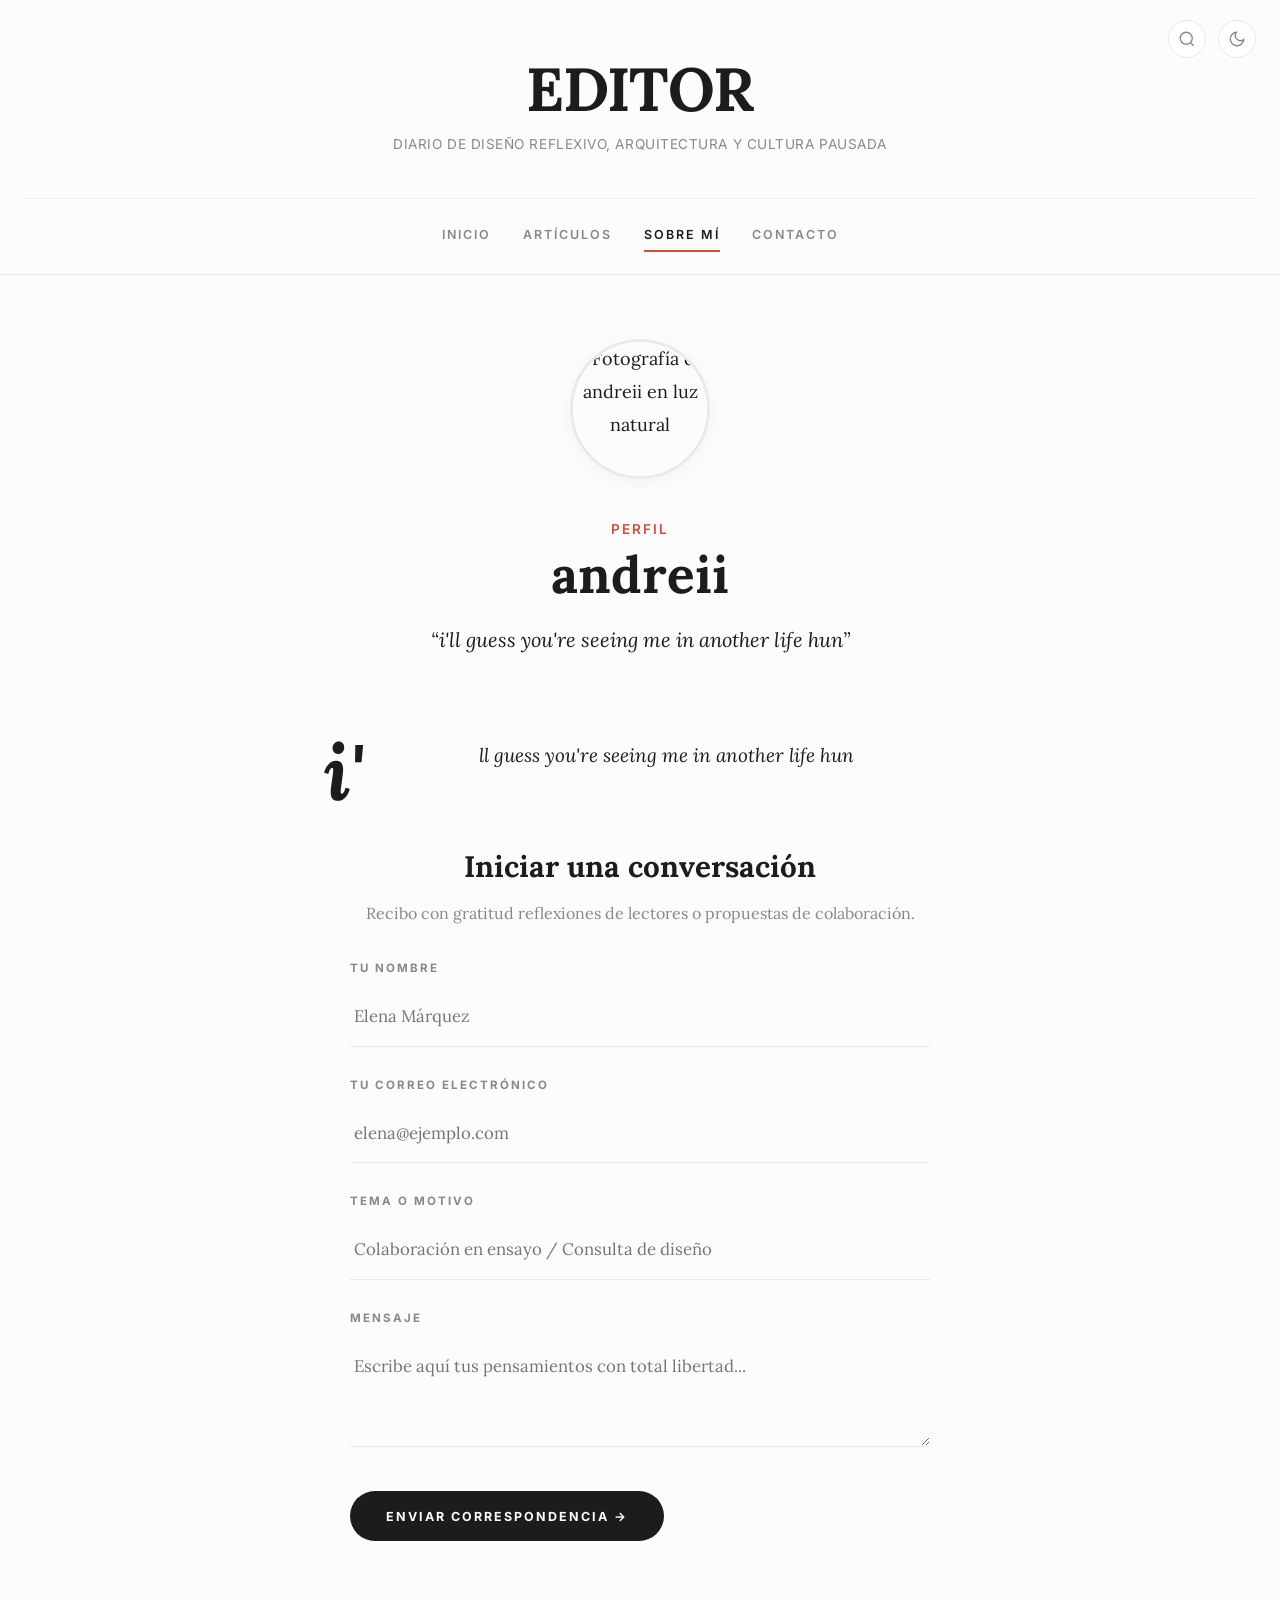
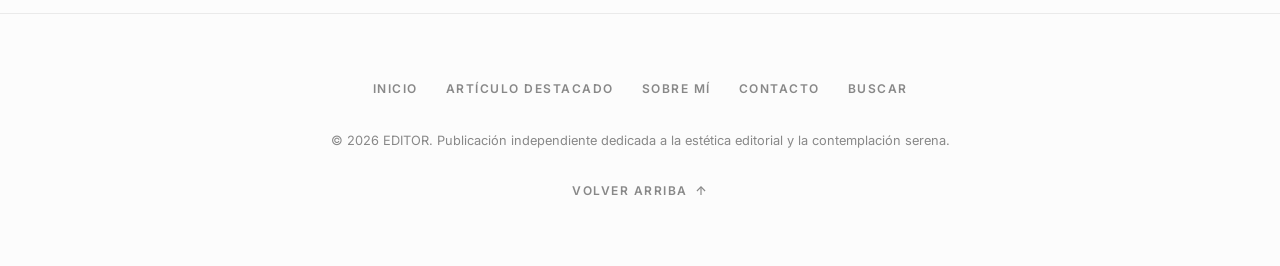
==== about.html @ 2a806657 "Implement editorial site for entregametusalas with author andreii" ====
<!DOCTYPE html>
<html lang="es">
<head>
  <meta charset="UTF-8">
  <meta name="viewport" content="width=device-width, initial-scale=1.0">
  <title>Sobre mí &mdash; andreii</title>
  <meta name="description" content="Perfil de andreii &mdash; i'll guess you're seeing me in another life hun">
  <link rel="stylesheet" href="style.css">
  <link rel="preconnect" href="https://fonts.googleapis.com">
  <link rel="preconnect" href="https://fonts.gstatic.com" crossorigin>
</head>
<body>

  <!-- Reading Progress Bar -->
  <div class="reading-progress-container" aria-hidden="true">
    <div class="reading-progress-bar"></div>
  </div>

  <div class="site-wrapper">
    <!-- Header -->
    <header class="site-header">
      <div class="header-top-bar">
        <!-- Live Search Trigger -->
        <button class="header-action-btn search-open-btn" aria-label="Abrir buscador (Cmd+K)" title="Buscar (Cmd+K)">
          <svg viewBox="0 0 24 24" fill="none" stroke="currentColor">
            <circle cx="11" cy="11" r="8"></circle>
            <line x1="21" y1="21" x2="16.65" y2="16.65"></line>
          </svg>
        </button>

        <!-- Dark Mode Toggle -->
        <button class="header-action-btn theme-toggle-btn" aria-label="Cambiar tema de color" title="Alternar modo claro / oscuro">
          <svg class="icon-moon" viewBox="0 0 24 24" fill="none" stroke="currentColor">
            <path d="M21 12.79A9 9 0 1 1 11.21 3 7 7 0 0 0 21 12.79z"></path>
          </svg>
          <svg class="icon-sun" style="display: none;" viewBox="0 0 24 24" fill="none" stroke="currentColor">
            <circle cx="12" cy="12" r="5"></circle>
            <line x1="12" y1="1" x2="12" y2="3"></line>
            <line x1="12" y1="21" x2="12" y2="23"></line>
            <line x1="4.22" y1="4.22" x2="5.64" y2="5.64"></line>
            <line x1="18.36" y1="18.36" x2="19.78" y2="19.78"></line>
            <line x1="1" y1="12" x2="3" y2="12"></line>
            <line x1="21" y1="12" x2="23" y2="12"></line>
            <line x1="4.22" y1="19.78" x2="5.64" y2="18.36"></line>
            <line x1="18.36" y1="5.64" x2="19.78" y2="4.22"></line>
          </svg>
        </button>
      </div>

      <div class="site-branding">
        <div class="site-title">
          <a href="index.html">EDITOR</a>
        </div>
        <p class="site-tagline">Diario de diseño reflexivo, arquitectura y cultura pausada</p>
      </div>

      <nav class="site-nav" aria-label="Navegación principal">
        <a href="index.html">Inicio</a>
        <a href="index.html#feed">Artículos</a>
        <a href="about.html" class="active">Sobre mí</a>
        <a href="about.html#contacto">Contacto</a>
      </nav>
    </header>

    <!-- Main About Content -->
    <main class="site-main">
      <div class="container-prose">
        
        <!-- About Hero Section -->
        <section class="about-hero">
          <div class="about-portrait-wrap">
            <img src="https://images.unsplash.com/photo-1534528741775-53994a69daeb?auto=format&fit=crop&w=400&q=80" 
                 alt="Fotografía de andreii en luz natural">
          </div>
          <span class="about-tagline">Perfil</span>
          <h1 class="about-title">andreii</h1>
          <p style="font-family: var(--font-serif); font-size: 1.25rem; font-style: italic; color: var(--text-primary); max-width: 540px; margin: 1rem auto 0 auto;">
            &ldquo;i'll guess you're seeing me in another life hun&rdquo;
          </p>
        </section>

        <!-- Prose Narrative -->
        <div class="prose">
          <p class="lead" style="text-align: center; font-style: italic; margin: 2rem auto 3rem auto;">
            i'll guess you're seeing me in another life hun
          </p>

          <!-- Minimalist Contact Section -->
          <section class="contact-section" id="contacto">
            <h3>Iniciar una conversación</h3>
            <p class="contact-intro">
              Recibo con gratitud reflexiones de lectores o propuestas de colaboración.
            </p>

            <form class="minimal-form" onsubmit="event.preventDefault(); alert('Gracias por tu mensaje. Responderé con calma en un plazo de dos a tres días laborables.'); this.reset();">
              <div class="form-group">
                <label for="contact-name" class="form-label">Tu nombre</label>
                <input type="text" id="contact-name" class="form-input" placeholder="Elena Márquez" required>
              </div>

              <div class="form-group">
                <label for="contact-email" class="form-label">Tu correo electrónico</label>
                <input type="email" id="contact-email" class="form-input" placeholder="elena@ejemplo.com" required>
              </div>

              <div class="form-group">
                <label for="contact-subject" class="form-label">Tema o motivo</label>
                <input type="text" id="contact-subject" class="form-input" placeholder="Colaboración en ensayo / Consulta de diseño">
              </div>

              <div class="form-group">
                <label for="contact-message" class="form-label">Mensaje</label>
                <textarea id="contact-message" class="form-textarea" placeholder="Escribe aquí tus pensamientos con total libertad..." required></textarea>
              </div>

              <button type="submit" class="form-submit-btn">Enviar correspondencia &rarr;</button>
            </form>
          </section>

        </div>
      </div>
    </main>

    <!-- Footer -->
    <footer class="site-footer">
      <div class="footer-inner">
        <nav class="footer-nav" aria-label="Navegación del pie">
          <a href="index.html">Inicio</a>
          <a href="post.html">Artículo destacado</a>
          <a href="about.html">Sobre mí</a>
          <a href="about.html#contacto">Contacto</a>
          <a href="#contacto" class="search-open-btn">Buscar</a>
        </nav>
        
        <p class="footer-copyright">
          &copy; 2026 EDITOR. Publicación independiente dedicada a la estética editorial y la contemplación serena.
        </p>

        <a href="#top" class="footer-back-to-top">
          Volver arriba
          <svg width="14" height="14" viewBox="0 0 24 24" fill="none" stroke="currentColor" stroke-width="2">
            <line x1="12" y1="19" x2="12" y2="5"></line>
            <polyline points="5 12 12 5 19 12"></polyline>
          </svg>
        </a>
      </div>
    </footer>
  </div>

  <!-- Search Modal Overlay -->
  <div class="search-modal" id="search-modal" role="dialog" aria-modal="true" aria-label="Búsqueda instantánea de artículos">
    <button class="search-modal-close search-close-btn" aria-label="Cerrar búsqueda">
      <svg viewBox="0 0 24 24" width="22" height="22" fill="none" stroke="currentColor" stroke-width="2">
        <line x1="18" y1="6" x2="6" y2="18"></line>
        <line x1="6" y1="6" x2="18" y2="18"></line>
      </svg>
    </button>

    <div class="search-box-wrap">
      <input type="search" class="search-input" placeholder="Escribe para buscar..." autocomplete="off" spellcheck="false">
      <div class="search-hint">
        <span>Presiona las flechas o haz clic para abrir</span>
        <div style="display: flex; gap: 0.4rem;">
          <kbd class="kbd-badge">ESC</kbd>
          <kbd class="kbd-badge">⌘K</kbd>
        </div>
      </div>
    </div>

    <div class="search-results-list" id="search-results"></div>
  </div>

  <script src="app.js"></script>
</body>
</html>
---- style.css ----
/* ==========================================================================
   EDITOR THEME — Minimalist Editorial & Magazine Stylesheet
   Inspired by Pixelwars "Editor"
   ========================================================================== */

/* --- Google Fonts Import --- */
@import url('https://fonts.googleapis.com/css2?family=Inter:wght@300;400;500;600;700&family=Lora:ital,wght@0,400;0,500;0,600;0,700;1,400;1,600&display=swap');

/* --- CSS Custom Properties / Color Schemes --- */
:root {
  /* Light Mode Palette */
  --bg-primary: #fcfcfc;
  --bg-surface: #ffffff;
  --bg-muted: #f4f4f4;
  --bg-overlay: rgba(252, 252, 252, 0.95);
  
  --text-primary: #1c1c1c;
  --text-secondary: #888888;
  --text-muted: #aaaaaa;
  
  --border-color: #eaeaea;
  --border-light: #f0f0f0;
  
  --accent: #d94e34; /* Soft Terracotta */
  --accent-hover: #b83d26;
  --accent-subtle: rgba(217, 78, 52, 0.08);

  --code-bg: #f5f5f7;
  --code-text: #24292e;

  /* Typography scale */
  --font-serif: 'Lora', Georgia, 'Times New Roman', serif;
  --font-sans: 'Inter', -apple-system, BlinkMacSystemFont, 'Segoe UI', Roboto, sans-serif;
  
  --container-max-feed: 760px;
  --container-max-prose: 680px;
  --container-bleed: 960px;
  --container-wide: 1120px;

  --transition-fast: 0.2s cubic-bezier(0.16, 1, 0.3, 1);
  --transition-smooth: 0.35s cubic-bezier(0.16, 1, 0.3, 1);
  --transition-theme: 0.3s ease;

  --radius-sm: 4px;
  --radius-md: 8px;
  --radius-full: 9999px;

  --shadow-subtle: 0 4px 20px rgba(0, 0, 0, 0.04);
  --shadow-hover: 0 12px 30px rgba(0, 0, 0, 0.08);
}

/* Dark Mode Palette */
[data-theme="dark"] {
  --bg-primary: #121212;
  --bg-surface: #181818;
  --bg-muted: #1e1e1e;
  --bg-overlay: rgba(18, 18, 18, 0.96);

  --text-primary: #e4e4e4;
  --text-secondary: #777777;
  --text-muted: #555555;

  --border-color: #2a2a2a;
  --border-light: #222222;

  --accent: #e2654d; /* Slightly warmer for dark background */
  --accent-hover: #f17861;
  --accent-subtle: rgba(226, 101, 77, 0.12);

  --code-bg: #1c1c1f;
  --code-text: #e1e4e8;

  --shadow-subtle: 0 4px 20px rgba(0, 0, 0, 0.3);
  --shadow-hover: 0 12px 30px rgba(0, 0, 0, 0.5);
}

/* --- Base & Reset --- */
*, *::before, *::after {
  box-sizing: border-box;
  margin: 0;
  padding: 0;
}

html {
  font-size: 16px;
  scroll-behavior: smooth;
  -webkit-text-size-adjust: 100%;
}

body {
  background-color: var(--bg-primary);
  color: var(--text-primary);
  font-family: var(--font-serif);
  font-size: 1.125rem; /* 18px */
  line-height: 1.85;
  font-weight: 400;
  overflow-x: hidden;
  transition: background-color var(--transition-theme), color var(--transition-theme);
  -webkit-font-smoothing: antialiased;
  -moz-osx-font-smoothing: grayscale;
}

/* Selection */
::selection {
  background-color: var(--accent);
  color: #ffffff;
}

img, picture, video, canvas, svg {
  display: block;
  max-width: 100%;
  height: auto;
}

input, button, textarea, select {
  font: inherit;
  color: inherit;
}

button {
  cursor: pointer;
  background: none;
  border: none;
}

a {
  color: inherit;
  text-decoration: none;
  transition: color var(--transition-fast);
}

ul, ol {
  list-style: none;
}

/* --- Layout Grid with Breakout Tracks --- */
.site-wrapper {
  min-height: 100vh;
  display: flex;
  flex-direction: column;
}

.content-grid {
  display: grid;
  grid-template-columns:
    [full-start] minmax(1.5rem, 1fr)
    [bleed-start] minmax(0, 100px)
    [feed-start] minmax(0, 40px)
    [prose-start] minmax(0, var(--container-max-prose)) [prose-end]
    minmax(0, 40px) [feed-end]
    minmax(0, 100px) [bleed-end]
    minmax(1.5rem, 1fr) [full-end];
  row-gap: 0;
}

.content-grid > * {
  grid-column: feed;
}

.content-grid > .prose-col {
  grid-column: prose;
}

.content-grid > .bleed-col {
  grid-column: bleed;
}

.content-grid > .full-col {
  grid-column: full;
}

/* Fallback Standard Container */
.container-feed {
  width: 100%;
  max-width: var(--container-max-feed);
  margin-left: auto;
  margin-right: auto;
  padding-left: 1.5rem;
  padding-right: 1.5rem;
}

.container-prose {
  width: 100%;
  max-width: var(--container-max-prose);
  margin-left: auto;
  margin-right: auto;
  padding-left: 1.5rem;
  padding-right: 1.5rem;
}

.container-wide {
  width: 100%;
  max-width: var(--container-wide);
  margin-left: auto;
  margin-right: auto;
  padding-left: 1.5rem;
  padding-right: 1.5rem;
}

/* --- Reading Progress Bar (Fixed Top) --- */
.reading-progress-container {
  position: fixed;
  top: 0;
  left: 0;
  width: 100%;
  height: 2.5px;
  background-color: transparent;
  z-index: 1000;
  pointer-events: none;
}

.reading-progress-bar {
  height: 100%;
  width: 0%;
  background-color: var(--accent);
  transition: width 0.08s ease-out;
}

/* --- Header Component --- */
.site-header {
  border-bottom: 1px solid var(--border-color);
  padding: 3.5rem 1.5rem 1.5rem;
  text-align: center;
  transition: border-color var(--transition-theme);
  position: relative;
}

.header-top-bar {
  max-width: var(--container-wide);
  margin: 0 auto;
  display: flex;
  align-items: center;
  justify-content: flex-end;
  gap: 0.75rem;
  position: absolute;
  top: 1.25rem;
  right: 1.5rem;
}

.header-action-btn {
  display: inline-flex;
  align-items: center;
  justify-content: center;
  width: 38px;
  height: 38px;
  border-radius: var(--radius-full);
  color: var(--text-secondary);
  border: 1px solid var(--border-color);
  background-color: var(--bg-surface);
  transition: all var(--transition-fast);
}

.header-action-btn:hover,
.header-action-btn:focus-visible {
  color: var(--text-primary);
  border-color: var(--text-primary);
  transform: translateY(-1px);
}

.header-action-btn svg {
  width: 18px;
  height: 18px;
  stroke-width: 1.8;
}

.site-branding {
  max-width: var(--container-max-feed);
  margin: 0 auto 2.5rem;
}

.site-title {
  font-family: var(--font-serif);
  font-size: clamp(2.5rem, 6vw, 3.8rem);
  font-weight: 700;
  letter-spacing: -0.02em;
  line-height: 1.1;
  color: var(--text-primary);
  margin-bottom: 0.6rem;
}

.site-title a {
  display: inline-block;
  color: inherit;
}

.site-title a:hover {
  color: var(--text-primary);
}

.site-tagline {
  font-family: var(--font-sans);
  font-size: 0.85rem;
  font-weight: 400;
  color: var(--text-secondary);
  letter-spacing: 0.04em;
  text-transform: uppercase;
  max-width: 520px;
  margin: 0 auto;
}

/* Navigation */
.site-nav {
  margin-top: 1.75rem;
  display: flex;
  justify-content: center;
  align-items: center;
  flex-wrap: wrap;
  gap: 2rem;
  border-top: 1px solid var(--border-light);
  padding-top: 1.25rem;
}

.site-nav a {
  font-family: var(--font-sans);
  font-size: 0.78rem;
  font-weight: 600;
  letter-spacing: 2px;
  text-transform: uppercase;
  color: var(--text-secondary);
  position: relative;
  padding: 0.25rem 0;
  transition: color var(--transition-fast);
}

.site-nav a:hover,
.site-nav a.active {
  color: var(--text-primary);
}

.site-nav a::after {
  content: '';
  position: absolute;
  bottom: -2px;
  left: 0;
  width: 0;
  height: 1.5px;
  background-color: var(--accent);
  transition: width var(--transition-smooth);
}

.site-nav a:hover::after,
.site-nav a.active::after {
  width: 100%;
}

/* --- Category Badge & Metadata --- */
.post-meta-category {
  display: inline-block;
  font-family: var(--font-sans);
  font-size: 0.72rem;
  font-weight: 700;
  letter-spacing: 2px;
  text-transform: uppercase;
  color: var(--accent);
  margin-bottom: 0.75rem;
  transition: color var(--transition-fast);
}

.post-meta-category:hover {
  color: var(--accent-hover);
}

.post-meta-bar {
  display: flex;
  align-items: center;
  gap: 0.85rem;
  font-family: var(--font-sans);
  font-size: 0.8rem;
  color: var(--text-secondary);
  letter-spacing: 0.02em;
  margin-bottom: 1.5rem;
  flex-wrap: wrap;
}

.post-meta-divider {
  display: inline-block;
  width: 3px;
  height: 3px;
  border-radius: 50%;
  background-color: var(--text-muted);
}

.post-read-time {
  display: inline-flex;
  align-items: center;
  gap: 0.35rem;
}

/* --- Post Article in Feed --- */
.posts-feed {
  padding: 4rem 0 6rem;
}

.post-entry {
  position: relative;
  margin-bottom: 5.5rem;
  padding-bottom: 5.5rem;
  border-bottom: 1px solid var(--border-color);
  opacity: 0;
  transform: translateY(22px);
  transition: opacity 0.7s cubic-bezier(0.16, 1, 0.3, 1), transform 0.7s cubic-bezier(0.16, 1, 0.3, 1), border-color var(--transition-theme);
}

.post-entry.revealed {
  opacity: 1;
  transform: translateY(0);
}

.post-entry:last-child {
  border-bottom: none;
  margin-bottom: 3rem;
  padding-bottom: 0;
}

/* Post Header */
.post-entry-header {
  margin-bottom: 1.5rem;
}

.post-entry-title {
  font-family: var(--font-serif);
  font-size: clamp(1.85rem, 4vw, 2.5rem);
  font-weight: 700;
  line-height: 1.25;
  letter-spacing: -0.015em;
  color: var(--text-primary);
  margin-bottom: 0.85rem;
  transition: color var(--transition-fast);
}

.post-entry-title a {
  color: inherit;
  transition: color var(--transition-fast);
}

.post-entry-title a:hover {
  color: var(--accent);
}

/* Extended Bleed Media Feature (Bleeds gracefully up to 960px) */
.post-media-bleed {
  width: 100%;
  margin-top: 2rem;
  margin-bottom: 2.25rem;
  border-radius: var(--radius-sm);
  overflow: hidden;
  background-color: var(--bg-muted);
}

/* Responsive Video Embeds (YouTube Playlists & Videos) */
.video-embed-wrap {
  position: relative;
  width: 100%;
  aspect-ratio: 16 / 9;
  margin: 2.5rem 0;
  border-radius: var(--radius-sm);
  overflow: hidden;
  background-color: #000000;
  box-shadow: var(--shadow-subtle);
}

.video-embed-wrap iframe {
  position: absolute;
  top: 0;
  left: 0;
  width: 100%;
  height: 100%;
  border: 0;
}

@media (min-width: 820px) {
  .video-embed-wrap.bleed {
    margin-left: -50px;
    margin-right: -50px;
    width: calc(100% + 100px);
  }
}

@media (min-width: 992px) {
  .video-embed-wrap.bleed {
    margin-left: -100px;
    margin-right: -100px;
    width: calc(100% + 200px);
    max-width: var(--container-bleed);
  }
}

@media (min-width: 820px) {
  .post-media-bleed {
    margin-left: -50px;
    margin-right: -50px;
    width: calc(100% + 100px);
  }
}

@media (min-width: 992px) {
  .post-media-bleed {
    margin-left: -100px;
    margin-right: -100px;
    width: calc(100% + 200px);
    max-width: var(--container-bleed);
  }
}

.post-media-bleed img {
  width: 100%;
  height: auto;
  aspect-ratio: 16 / 9;
  object-fit: cover;
  transition: transform 0.8s cubic-bezier(0.16, 1, 0.3, 1);
}

.post-media-bleed a {
  display: block;
  overflow: hidden;
}

.post-media-bleed a:hover img {
  transform: scale(1.025);
}

.media-caption {
  font-family: var(--font-sans);
  font-size: 0.78rem;
  color: var(--text-secondary);
  text-align: center;
  margin-top: 0.65rem;
  font-style: italic;
}

/* Post Excerpt */
.post-entry-excerpt {
  color: var(--text-primary);
  font-size: 1.125rem;
  line-height: 1.85;
  margin-bottom: 1.75rem;
  font-weight: 400;
}

.post-read-more {
  display: inline-flex;
  align-items: center;
  gap: 0.5rem;
  font-family: var(--font-sans);
  font-size: 0.8rem;
  font-weight: 600;
  letter-spacing: 1.5px;
  text-transform: uppercase;
  color: var(--text-primary);
  position: relative;
  padding-bottom: 3px;
}

.post-read-more::after {
  content: '';
  position: absolute;
  bottom: 0;
  left: 0;
  width: 100%;
  height: 1.5px;
  background-color: var(--text-primary);
  transition: background-color var(--transition-fast), width var(--transition-fast), transform var(--transition-fast);
}

.post-read-more:hover {
  color: var(--accent);
}

.post-read-more:hover::after {
  background-color: var(--accent);
  transform: translateX(3px);
}

.post-read-more .arrow {
  transition: transform var(--transition-fast);
  display: inline-block;
}

.post-read-more:hover .arrow {
  transform: translateX(4px);
}

/* --- Varied Post Formats --- */

/* 1. Format: Quote Post */
.post-format-quote {
  background-color: var(--bg-surface);
  border: 1px solid var(--border-color);
  padding: 3.5rem 3rem;
  border-radius: var(--radius-sm);
  position: relative;
  margin: 2.5rem 0;
  box-shadow: var(--shadow-subtle);
  overflow: hidden;
}

.quote-bg-icon {
  position: absolute;
  top: 1rem;
  right: 1.5rem;
  font-size: 8rem;
  line-height: 1;
  font-family: var(--font-serif);
  color: var(--border-color);
  opacity: 0.6;
  pointer-events: none;
  user-select: none;
}

.quote-content {
  position: relative;
  z-index: 1;
}

.quote-text {
  font-family: var(--font-serif);
  font-size: clamp(1.4rem, 3.2vw, 1.85rem);
  font-style: italic;
  line-height: 1.6;
  color: var(--text-primary);
  margin-bottom: 1.5rem;
}

.quote-author {
  font-family: var(--font-sans);
  font-size: 0.85rem;
  font-weight: 700;
  letter-spacing: 2px;
  text-transform: uppercase;
  color: var(--accent);
  display: flex;
  align-items: center;
  gap: 0.75rem;
}

.quote-author::before {
  content: '';
  display: inline-block;
  width: 28px;
  height: 2px;
  background-color: var(--accent);
}

.quote-context {
  font-family: var(--font-sans);
  font-size: 0.78rem;
  font-weight: 400;
  color: var(--text-secondary);
  text-transform: none;
  letter-spacing: normal;
}

/* 2. Format: Gallery / Photo-Essay Post */
.gallery-grid {
  display: grid;
  grid-template-columns: repeat(2, 1fr);
  gap: 1rem;
  margin: 2rem 0;
}

.gallery-grid.trio {
  grid-template-columns: 1.4fr 1fr;
}

.gallery-item {
  position: relative;
  overflow: hidden;
  border-radius: var(--radius-sm);
  background-color: var(--bg-muted);
}

.gallery-item img {
  width: 100%;
  height: 100%;
  aspect-ratio: 4 / 3;
  object-fit: cover;
  transition: transform 0.6s cubic-bezier(0.16, 1, 0.3, 1);
}

.gallery-item:hover img {
  transform: scale(1.04);
}

.gallery-stacked {
  display: flex;
  flex-direction: column;
  gap: 1rem;
}

.gallery-stacked .gallery-item img {
  aspect-ratio: 16 / 10;
}

/* 3. Format: Audio Post Player */
.audio-player-card {
  background-color: var(--bg-surface);
  border: 1px solid var(--border-color);
  padding: 2rem;
  border-radius: var(--radius-sm);
  margin: 2rem 0 2.25rem;
  display: flex;
  flex-direction: column;
  gap: 1.25rem;
  box-shadow: var(--shadow-subtle);
}

.audio-player-header {
  display: flex;
  align-items: center;
  justify-content: space-between;
}

.audio-track-badge {
  font-family: var(--font-sans);
  font-size: 0.72rem;
  font-weight: 700;
  text-transform: uppercase;
  letter-spacing: 2px;
  color: var(--accent);
  background-color: var(--accent-subtle);
  padding: 0.25rem 0.65rem;
  border-radius: var(--radius-sm);
}

.audio-track-info h4 {
  font-family: var(--font-serif);
  font-size: 1.15rem;
  font-weight: 600;
  margin-top: 0.35rem;
}

.audio-controls-row {
  display: flex;
  align-items: center;
  gap: 1.25rem;
}

.audio-play-btn {
  width: 48px;
  height: 48px;
  border-radius: 50%;
  background-color: var(--text-primary);
  color: var(--bg-primary);
  display: flex;
  align-items: center;
  justify-content: center;
  flex-shrink: 0;
  transition: transform var(--transition-fast), background-color var(--transition-fast);
}

.audio-play-btn:hover {
  background-color: var(--accent);
  transform: scale(1.05);
}

.audio-play-btn svg {
  width: 20px;
  height: 20px;
  fill: currentColor;
}

.audio-timeline-wrap {
  flex: 1;
  display: flex;
  flex-direction: column;
  gap: 0.4rem;
}

.audio-progress-bar-bg {
  width: 100%;
  height: 6px;
  background-color: var(--border-color);
  border-radius: var(--radius-full);
  cursor: pointer;
  position: relative;
  overflow: hidden;
}

.audio-progress-bar-fill {
  height: 100%;
  width: 28%;
  background-color: var(--accent);
  border-radius: var(--radius-full);
  transition: width 0.1s linear;
}

.audio-time-row {
  display: flex;
  justify-content: space-between;
  font-family: var(--font-sans);
  font-size: 0.72rem;
  color: var(--text-secondary);
  font-variant-numeric: tabular-nums;
}

/* --- Pagination Minimalist --- */
.pagination-wrap {
  text-align: center;
  padding: 3rem 0;
}

.pagination-btn {
  display: inline-flex;
  align-items: center;
  gap: 0.75rem;
  font-family: var(--font-sans);
  font-size: 0.8rem;
  font-weight: 700;
  letter-spacing: 2px;
  text-transform: uppercase;
  color: var(--text-primary);
  padding: 0.85rem 2.25rem;
  border: 1px solid var(--border-color);
  border-radius: var(--radius-full);
  background-color: var(--bg-surface);
  transition: all var(--transition-fast);
}

.pagination-btn:hover {
  border-color: var(--text-primary);
  transform: translateY(-2px);
  box-shadow: var(--shadow-subtle);
}

/* --- Single Post Specifics (`post.html`) --- */
.single-post-header {
  text-align: center;
  padding: 3.5rem 0 2rem;
  max-width: var(--container-max-feed);
  margin: 0 auto;
}

.single-post-title {
  font-family: var(--font-serif);
  font-size: clamp(2.2rem, 5vw, 3.4rem);
  font-weight: 700;
  line-height: 1.2;
  letter-spacing: -0.02em;
  margin-bottom: 1.25rem;
  color: var(--text-primary);
}

.single-post-subtitle {
  font-family: var(--font-serif);
  font-size: 1.25rem;
  font-style: italic;
  color: var(--text-secondary);
  margin-bottom: 1.75rem;
  line-height: 1.6;
}

.single-post-meta {
  display: flex;
  align-items: center;
  justify-content: center;
  gap: 1.25rem;
  font-family: var(--font-sans);
  font-size: 0.82rem;
  color: var(--text-secondary);
  flex-wrap: wrap;
}

.author-chip {
  display: inline-flex;
  align-items: center;
  gap: 0.6rem;
  font-weight: 600;
  color: var(--text-primary);
}

.author-chip-avatar {
  width: 32px;
  height: 32px;
  border-radius: 50%;
  object-fit: cover;
}

/* Drop Cap */
.prose p.lead::first-letter,
.prose .drop-cap::first-letter,
.prose > p:first-of-type::first-letter {
  font-family: var(--font-serif);
  float: left;
  font-size: 4.8rem;
  line-height: 0.8;
  padding-top: 4px;
  padding-right: 12px;
  padding-bottom: 4px;
  color: var(--text-primary);
  font-weight: 700;
}

/* Prose Editorial Styling */
.prose {
  font-family: var(--font-serif);
  font-size: 1.185rem; /* ~19px */
  line-height: 1.85;
  color: var(--text-primary);
}

.prose p {
  margin-bottom: 1.85rem;
}

.prose h2 {
  font-family: var(--font-serif);
  font-size: 2rem;
  font-weight: 700;
  line-height: 1.3;
  margin-top: 3.5rem;
  margin-bottom: 1.25rem;
  letter-spacing: -0.015em;
  color: var(--text-primary);
}

.prose h3 {
  font-family: var(--font-serif);
  font-size: 1.45rem;
  font-weight: 600;
  line-height: 1.4;
  margin-top: 2.75rem;
  margin-bottom: 1rem;
  color: var(--text-primary);
}

.prose a {
  color: var(--accent);
  text-decoration: underline;
  text-decoration-thickness: 1px;
  text-underline-offset: 3px;
  transition: color var(--transition-fast);
}

.prose a:hover {
  color: var(--accent-hover);
}

.prose ul, .prose ol {
  margin: 1.75rem 0 2rem 1.5rem;
}

.prose ul {
  list-style-type: disc;
}

.prose ol {
  list-style-type: decimal;
}

.prose li {
  margin-bottom: 0.6rem;
  padding-left: 0.35rem;
}

/* Blockquote in Article */
.prose blockquote {
  position: relative;
  margin: 3rem 0;
  padding: 1.5rem 0 1.5rem 2.25rem;
  border-left: 3px solid var(--accent);
  font-family: var(--font-serif);
  font-style: italic;
  font-size: 1.35rem;
  line-height: 1.65;
  color: var(--text-primary);
  background-color: transparent;
}

.prose blockquote cite {
  display: block;
  font-family: var(--font-sans);
  font-size: 0.8rem;
  font-weight: 600;
  letter-spacing: 1.5px;
  text-transform: uppercase;
  color: var(--text-secondary);
  font-style: normal;
  margin-top: 1rem;
}

/* Code Snippet Box */
.code-block-wrap {
  position: relative;
  background-color: var(--code-bg);
  border: 1px solid var(--border-color);
  border-radius: var(--radius-sm);
  margin: 2.5rem 0;
  overflow: hidden;
}

.code-block-header {
  display: flex;
  justify-content: space-between;
  align-items: center;
  padding: 0.6rem 1.25rem;
  background-color: var(--border-light);
  border-bottom: 1px solid var(--border-color);
  font-family: var(--font-sans);
  font-size: 0.72rem;
  font-weight: 600;
  letter-spacing: 1px;
  text-transform: uppercase;
  color: var(--text-secondary);
}

.code-copy-btn {
  display: inline-flex;
  align-items: center;
  gap: 0.35rem;
  font-family: var(--font-sans);
  font-size: 0.72rem;
  color: var(--text-secondary);
  transition: color var(--transition-fast);
}

.code-copy-btn:hover {
  color: var(--text-primary);
}

.prose pre {
  margin: 0;
  padding: 1.5rem;
  overflow-x: auto;
  font-family: 'JetBrains Mono', SFMono-Regular, Menlo, Monaco, Consolas, monospace;
  font-size: 0.9rem;
  line-height: 1.6;
  color: var(--code-text);
}

.prose code {
  font-family: 'JetBrains Mono', SFMono-Regular, Menlo, Monaco, Consolas, monospace;
  font-size: 0.88em;
  background-color: var(--code-bg);
  padding: 0.15rem 0.4rem;
  border-radius: var(--radius-sm);
  color: var(--accent);
}

.prose pre code {
  background: none;
  padding: 0;
  color: inherit;
}

/* Footnotes Section */
.footnotes-section {
  border-top: 1px solid var(--border-color);
  margin-top: 4rem;
  padding-top: 2rem;
  font-size: 0.9rem;
  color: var(--text-secondary);
  font-family: var(--font-sans);
}

.footnotes-title {
  font-size: 0.8rem;
  font-weight: 700;
  letter-spacing: 2px;
  text-transform: uppercase;
  color: var(--text-primary);
  margin-bottom: 1rem;
}

.footnotes-list {
  padding-left: 1.25rem;
  list-style: decimal;
}

.footnotes-list li {
  margin-bottom: 0.5rem;
  line-height: 1.6;
}

/* Author Bio Section */
.author-bio-card {
  margin: 4.5rem 0 3rem;
  padding: 2.75rem 2.25rem;
  border-top: 1px solid var(--border-color);
  border-bottom: 1px solid var(--border-color);
  display: flex;
  align-items: center;
  gap: 2rem;
}

.author-bio-avatar {
  width: 86px;
  height: 86px;
  border-radius: 50%;
  object-fit: cover;
  flex-shrink: 0;
  border: 2px solid var(--border-color);
}

.author-bio-info h3 {
  font-family: var(--font-serif);
  font-size: 1.35rem;
  font-weight: 700;
  margin-bottom: 0.35rem;
}

.author-bio-role {
  font-family: var(--font-sans);
  font-size: 0.75rem;
  font-weight: 600;
  letter-spacing: 2px;
  text-transform: uppercase;
  color: var(--accent);
  margin-bottom: 0.75rem;
  display: block;
}

.author-bio-text {
  font-family: var(--font-serif);
  font-size: 0.98rem;
  line-height: 1.65;
  color: var(--text-secondary);
  margin-bottom: 1rem;
}

.author-social-links {
  display: flex;
  gap: 0.85rem;
}

.author-social-links a {
  font-family: var(--font-sans);
  font-size: 0.75rem;
  font-weight: 600;
  color: var(--text-primary);
  text-transform: uppercase;
  letter-spacing: 1px;
}

.author-social-links a:hover {
  color: var(--accent);
}

/* Post Navigation (Prev / Next) */
.post-pagination-nav {
  display: grid;
  grid-template-columns: 1fr 1fr;
  gap: 2rem;
  margin: 3.5rem 0 5rem;
  padding-bottom: 3.5rem;
  border-bottom: 1px solid var(--border-color);
}

.post-nav-item {
  display: flex;
  flex-direction: column;
  gap: 0.4rem;
  padding: 1.5rem;
  border: 1px solid var(--border-color);
  border-radius: var(--radius-sm);
  background-color: var(--bg-surface);
  transition: all var(--transition-fast);
}

.post-nav-item:hover {
  border-color: var(--text-primary);
  transform: translateY(-2px);
}

.post-nav-item.next {
  text-align: right;
  grid-column: 2;
}

.post-nav-direction {
  font-family: var(--font-sans);
  font-size: 0.72rem;
  font-weight: 700;
  letter-spacing: 2px;
  text-transform: uppercase;
  color: var(--accent);
}

.post-nav-title {
  font-family: var(--font-serif);
  font-size: 1.05rem;
  font-weight: 600;
  color: var(--text-primary);
  line-height: 1.4;
}

/* Share Bar */
.share-bar {
  display: flex;
  align-items: center;
  gap: 1rem;
  padding: 1.5rem 0;
  border-top: 1px solid var(--border-color);
  margin-top: 3rem;
}

.share-bar-title {
  font-family: var(--font-sans);
  font-size: 0.75rem;
  font-weight: 700;
  letter-spacing: 2px;
  text-transform: uppercase;
  color: var(--text-secondary);
}

.share-btn {
  display: inline-flex;
  align-items: center;
  gap: 0.4rem;
  font-family: var(--font-sans);
  font-size: 0.75rem;
  font-weight: 600;
  padding: 0.45rem 0.9rem;
  border: 1px solid var(--border-color);
  border-radius: var(--radius-full);
  color: var(--text-secondary);
  transition: all var(--transition-fast);
}

.share-btn:hover {
  color: var(--text-primary);
  border-color: var(--text-primary);
}

/* --- About Page (`about.html`) --- */
.about-hero {
  padding: 4rem 0 3rem;
  text-align: center;
}

.about-portrait-wrap {
  width: 140px;
  height: 140px;
  margin: 0 auto 2rem;
  border-radius: 50%;
  overflow: hidden;
  box-shadow: var(--shadow-subtle);
  border: 3px solid var(--border-color);
}

.about-portrait-wrap img {
  width: 100%;
  height: 100%;
  object-fit: cover;
}

.about-title {
  font-family: var(--font-serif);
  font-size: clamp(2.4rem, 5vw, 3.2rem);
  font-weight: 700;
  line-height: 1.2;
  margin-bottom: 0.75rem;
}

.about-tagline {
  font-family: var(--font-sans);
  font-size: 0.85rem;
  letter-spacing: 2px;
  text-transform: uppercase;
  color: var(--accent);
  font-weight: 600;
}

.principles-grid {
  display: grid;
  grid-template-columns: repeat(auto-fit, minmax(200px, 1fr));
  gap: 2rem;
  margin: 3.5rem 0;
  padding: 2.5rem 0;
  border-top: 1px solid var(--border-color);
  border-bottom: 1px solid var(--border-color);
}

.principle-item h4 {
  font-family: var(--font-serif);
  font-size: 1.25rem;
  font-weight: 600;
  margin-bottom: 0.5rem;
}

.principle-item p {
  font-family: var(--font-sans);
  font-size: 0.9rem;
  color: var(--text-secondary);
  line-height: 1.6;
}

/* Minimalist Contact Form */
.contact-section {
  margin: 4.5rem 0;
}

.contact-section h3 {
  font-family: var(--font-serif);
  font-size: 1.85rem;
  font-weight: 700;
  margin-bottom: 0.75rem;
  text-align: center;
}

.contact-intro {
  text-align: center;
  color: var(--text-secondary);
  margin-bottom: 2.5rem;
  font-size: 1rem;
}

.minimal-form {
  display: flex;
  flex-direction: column;
  gap: 1.75rem;
  max-width: 580px;
  margin: 0 auto;
}

.form-group {
  display: flex;
  flex-direction: column;
  gap: 0.5rem;
}

.form-label {
  font-family: var(--font-sans);
  font-size: 0.72rem;
  font-weight: 700;
  letter-spacing: 2px;
  text-transform: uppercase;
  color: var(--text-secondary);
}

.form-input,
.form-textarea {
  width: 100%;
  padding: 0.85rem 0.25rem;
  background-color: transparent;
  border: none;
  border-bottom: 1.5px solid var(--border-color);
  color: var(--text-primary);
  font-family: var(--font-serif);
  font-size: 1.05rem;
  transition: border-color var(--transition-fast);
  outline: none;
}

.form-input:focus,
.form-textarea:focus {
  border-bottom-color: var(--accent);
}

.form-textarea {
  resize: vertical;
  min-height: 110px;
}

.form-submit-btn {
  align-self: flex-start;
  margin-top: 1rem;
  padding: 0.85rem 2.25rem;
  font-family: var(--font-sans);
  font-size: 0.78rem;
  font-weight: 700;
  letter-spacing: 2px;
  text-transform: uppercase;
  color: var(--bg-primary);
  background-color: var(--text-primary);
  border-radius: var(--radius-full);
  transition: all var(--transition-fast);
}

.form-submit-btn:hover {
  background-color: var(--accent);
  transform: translateY(-2px);
}

/* --- Live Search Overlay Modal --- */
.search-modal {
  position: fixed;
  inset: 0;
  z-index: 2000;
  background-color: var(--bg-overlay);
  backdrop-filter: blur(12px);
  -webkit-backdrop-filter: blur(12px);
  display: flex;
  flex-direction: column;
  align-items: center;
  padding: 5rem 1.5rem 3rem;
  opacity: 0;
  pointer-events: none;
  transition: opacity 0.25s ease;
}

.search-modal.active {
  opacity: 1;
  pointer-events: auto;
}

.search-modal-close {
  position: absolute;
  top: 1.75rem;
  right: 2rem;
  width: 44px;
  height: 44px;
  border-radius: 50%;
  color: var(--text-secondary);
  border: 1px solid var(--border-color);
  display: flex;
  align-items: center;
  justify-content: center;
  transition: all var(--transition-fast);
}

.search-modal-close:hover {
  color: var(--text-primary);
  border-color: var(--text-primary);
  transform: rotate(90deg);
}

.search-box-wrap {
  width: 100%;
  max-width: 680px;
  position: relative;
  margin-bottom: 2.5rem;
}

.search-input {
  width: 100%;
  padding: 1rem 0;
  background: transparent;
  border: none;
  border-bottom: 2px solid var(--text-primary);
  font-family: var(--font-serif);
  font-size: clamp(1.8rem, 4vw, 2.8rem);
  font-weight: 600;
  color: var(--text-primary);
  outline: none;
}

.search-input::placeholder {
  color: var(--text-muted);
  font-style: italic;
  font-weight: 400;
}

.search-hint {
  display: flex;
  align-items: center;
  justify-content: space-between;
  margin-top: 0.75rem;
  font-family: var(--font-sans);
  font-size: 0.75rem;
  color: var(--text-secondary);
}

.kbd-badge {
  display: inline-block;
  padding: 0.2rem 0.5rem;
  font-family: var(--font-sans);
  font-size: 0.7rem;
  font-weight: 600;
  border: 1px solid var(--border-color);
  border-radius: var(--radius-sm);
  background-color: var(--bg-surface);
  color: var(--text-secondary);
}

/* Search Live Results */
.search-results-list {
  width: 100%;
  max-width: 680px;
  overflow-y: auto;
  max-height: 60vh;
  display: flex;
  flex-direction: column;
  gap: 1.5rem;
  padding-right: 0.5rem;
}

.search-result-card {
  padding: 1.25rem 0;
  border-bottom: 1px solid var(--border-color);
  text-align: left;
  transition: transform var(--transition-fast);
}

.search-result-card:hover {
  transform: translateX(4px);
}

.search-result-cat {
  font-family: var(--font-sans);
  font-size: 0.68rem;
  font-weight: 700;
  letter-spacing: 2px;
  text-transform: uppercase;
  color: var(--accent);
  margin-bottom: 0.35rem;
}

.search-result-title {
  font-family: var(--font-serif);
  font-size: 1.35rem;
  font-weight: 600;
  line-height: 1.3;
  margin-bottom: 0.35rem;
}

.search-result-title a {
  color: var(--text-primary);
}

.search-result-title a:hover {
  color: var(--accent);
}

.search-result-snippet {
  font-family: var(--font-sans);
  font-size: 0.85rem;
  color: var(--text-secondary);
  line-height: 1.5;
}

.search-empty-state {
  text-align: center;
  font-family: var(--font-sans);
  color: var(--text-secondary);
  padding: 3rem 0;
  font-size: 0.95rem;
}

/* --- Minimalist Newsletter / Subscription Block --- */
.newsletter-strip {
  border-top: 1px solid var(--border-color);
  border-bottom: 1px solid var(--border-color);
  padding: 4.5rem 1.5rem;
  text-align: center;
  margin-top: 5rem;
}

.newsletter-content {
  max-width: 520px;
  margin: 0 auto;
}

.newsletter-content h3 {
  font-family: var(--font-serif);
  font-size: 1.85rem;
  font-weight: 700;
  margin-bottom: 0.6rem;
}

.newsletter-content p {
  font-family: var(--font-sans);
  font-size: 0.92rem;
  color: var(--text-secondary);
  margin-bottom: 1.75rem;
}

.newsletter-form {
  display: flex;
  gap: 0.5rem;
  max-width: 440px;
  margin: 0 auto;
}

.newsletter-input {
  flex: 1;
  padding: 0.75rem 1.25rem;
  border: 1px solid var(--border-color);
  border-radius: var(--radius-full);
  background-color: var(--bg-surface);
  font-family: var(--font-sans);
  font-size: 0.85rem;
  color: var(--text-primary);
  outline: none;
  transition: border-color var(--transition-fast);
}

.newsletter-input:focus {
  border-color: var(--accent);
}

.newsletter-btn {
  padding: 0.75rem 1.75rem;
  background-color: var(--text-primary);
  color: var(--bg-primary);
  border-radius: var(--radius-full);
  font-family: var(--font-sans);
  font-size: 0.75rem;
  font-weight: 700;
  letter-spacing: 1.5px;
  text-transform: uppercase;
  transition: all var(--transition-fast);
}

.newsletter-btn:hover {
  background-color: var(--accent);
}

/* --- Site Footer --- */
.site-footer {
  padding: 4rem 1.5rem;
  text-align: center;
  border-top: 1px solid var(--border-color);
  margin-top: auto;
}

.footer-inner {
  max-width: var(--container-max-feed);
  margin: 0 auto;
  display: flex;
  flex-direction: column;
  align-items: center;
  gap: 1.75rem;
}

.footer-nav {
  display: flex;
  gap: 1.75rem;
  flex-wrap: wrap;
  justify-content: center;
}

.footer-nav a {
  font-family: var(--font-sans);
  font-size: 0.75rem;
  font-weight: 600;
  letter-spacing: 1.5px;
  text-transform: uppercase;
  color: var(--text-secondary);
}

.footer-nav a:hover {
  color: var(--text-primary);
}

.footer-copyright {
  font-family: var(--font-sans);
  font-size: 0.8rem;
  color: var(--text-secondary);
}

.footer-back-to-top {
  display: inline-flex;
  align-items: center;
  gap: 0.4rem;
  font-family: var(--font-sans);
  font-size: 0.75rem;
  font-weight: 600;
  letter-spacing: 1.5px;
  text-transform: uppercase;
  color: var(--text-secondary);
  transition: color var(--transition-fast);
}

.footer-back-to-top:hover {
  color: var(--accent);
}

/* --- Responsive Adjustments --- */
@media (max-width: 768px) {
  .site-header {
    padding-top: 4.5rem;
  }
  
  .header-top-bar {
    right: 1rem;
    top: 1rem;
  }

  .site-nav {
    gap: 1.25rem;
  }

  .site-nav a {
    font-size: 0.72rem;
    letter-spacing: 1.5px;
  }

  .posts-feed {
    padding: 2.5rem 0 4rem;
  }

  .post-entry {
    margin-bottom: 4rem;
    padding-bottom: 4rem;
  }

  .post-format-quote {
    padding: 2.5rem 1.5rem;
  }

  .author-bio-card {
    flex-direction: column;
    text-align: center;
    gap: 1.25rem;
  }

  .author-social-links {
    justify-content: center;
  }

  .post-pagination-nav {
    grid-template-columns: 1fr;
    gap: 1rem;
  }

  .post-nav-item.next {
    text-align: left;
    grid-column: 1;
  }

  .newsletter-form {
    flex-direction: column;
  }

  .gallery-grid,
  .gallery-grid.trio {
    grid-template-columns: 1fr;
  }
}
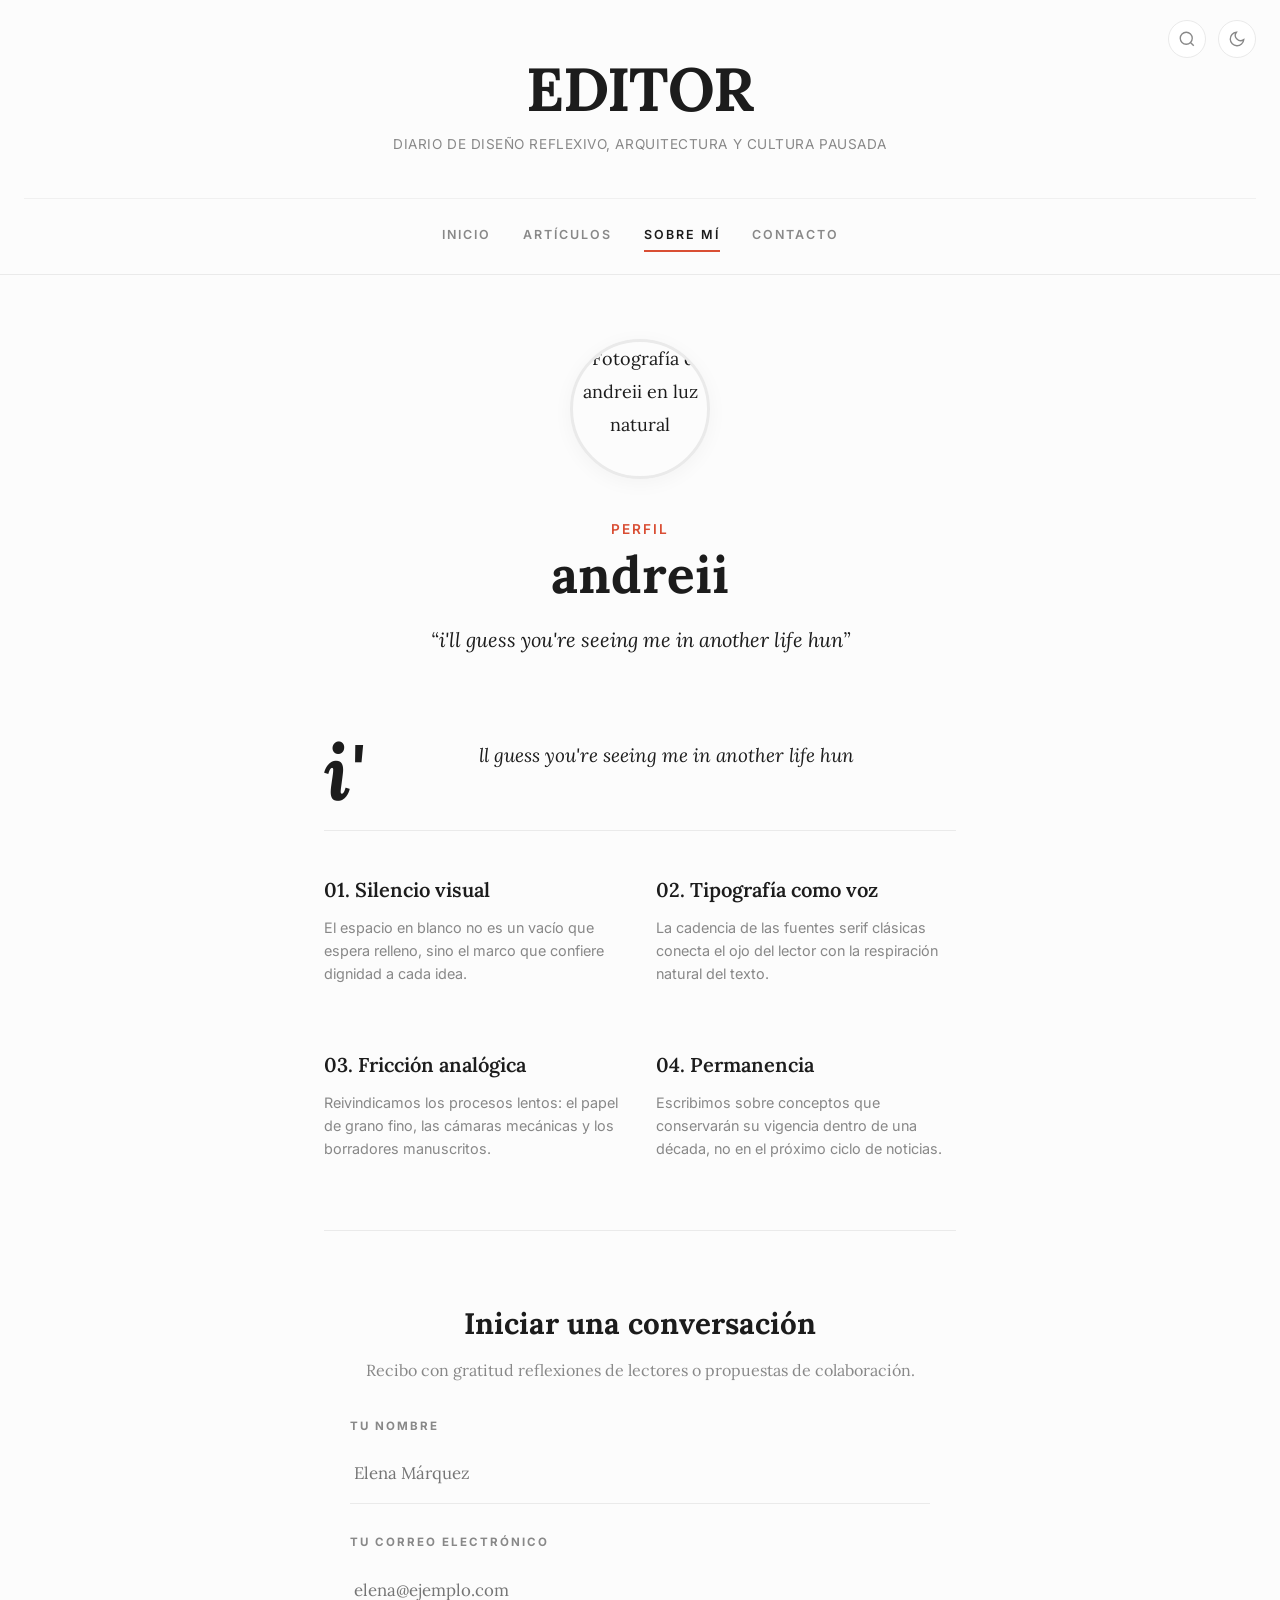
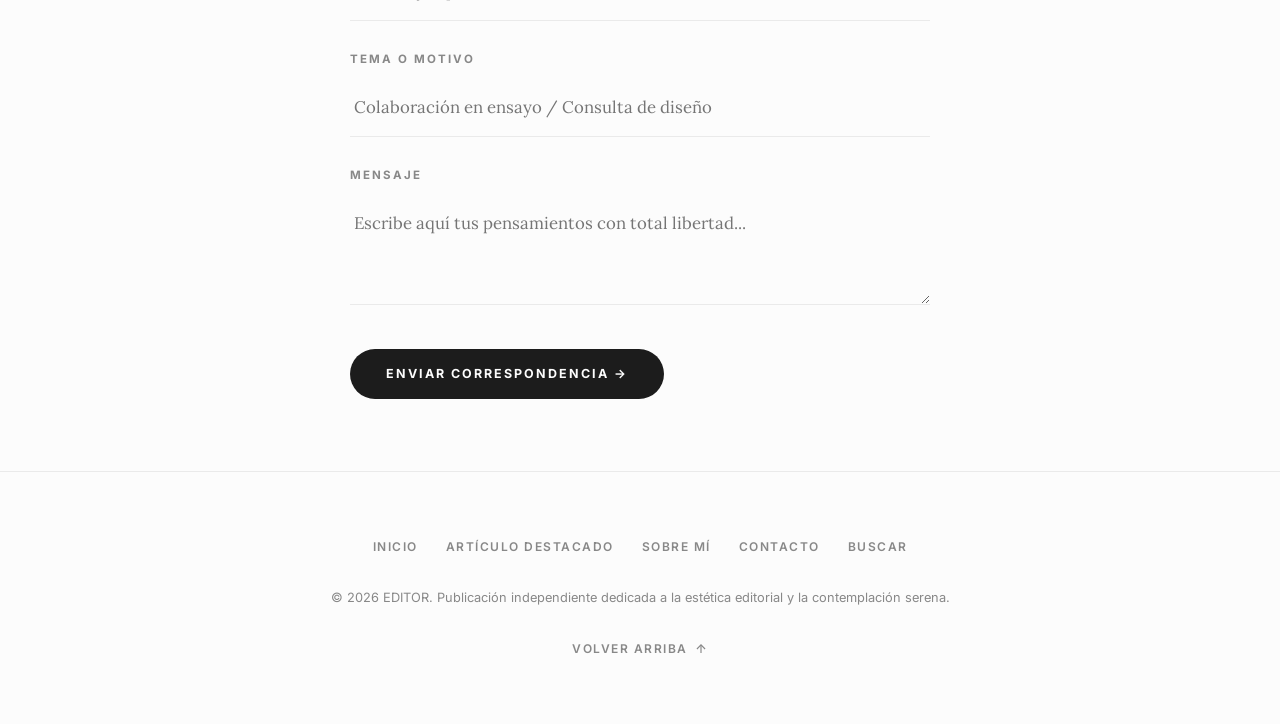
==== commit d8f4cb44: "feat(admin): añadir secciones de edición completas para bio, identidad, sobre mí y newsletter" ====
--- a/about.html
+++ b/about.html
@@ -4,31 +4,25 @@
   <meta charset="UTF-8">
   <meta name="viewport" content="width=device-width, initial-scale=1.0">
   <title>Sobre mí &mdash; andreii</title>
-  <meta name="description" content="Perfil de andreii &mdash; i'll guess you're seeing me in another life hun">
+  <meta name="description" content="Perfil de andreii &mdash; i&#39;ll guess you&#39;re seeing me in another life hun">
   <link rel="stylesheet" href="style.css">
   <link rel="preconnect" href="https://fonts.googleapis.com">
   <link rel="preconnect" href="https://fonts.gstatic.com" crossorigin>
 </head>
 <body>
-
-  <!-- Reading Progress Bar -->
   <div class="reading-progress-container" aria-hidden="true">
     <div class="reading-progress-bar"></div>
   </div>
 
   <div class="site-wrapper">
-    <!-- Header -->
     <header class="site-header">
       <div class="header-top-bar">
-        <!-- Live Search Trigger -->
         <button class="header-action-btn search-open-btn" aria-label="Abrir buscador (Cmd+K)" title="Buscar (Cmd+K)">
           <svg viewBox="0 0 24 24" fill="none" stroke="currentColor">
             <circle cx="11" cy="11" r="8"></circle>
             <line x1="21" y1="21" x2="16.65" y2="16.65"></line>
           </svg>
         </button>
-
-        <!-- Dark Mode Toggle -->
         <button class="header-action-btn theme-toggle-btn" aria-label="Cambiar tema de color" title="Alternar modo claro / oscuro">
           <svg class="icon-moon" viewBox="0 0 24 24" fill="none" stroke="currentColor">
             <path d="M21 12.79A9 9 0 1 1 11.21 3 7 7 0 0 0 21 12.79z"></path>
@@ -62,11 +56,8 @@
       </nav>
     </header>
 
-    <!-- Main About Content -->
     <main class="site-main">
       <div class="container-prose">
-        
-        <!-- About Hero Section -->
         <section class="about-hero">
           <div class="about-portrait-wrap">
             <img src="https://images.unsplash.com/photo-1534528741775-53994a69daeb?auto=format&fit=crop&w=400&q=80" 
@@ -74,18 +65,31 @@
           </div>
           <span class="about-tagline">Perfil</span>
           <h1 class="about-title">andreii</h1>
-          <p style="font-family: var(--font-serif); font-size: 1.25rem; font-style: italic; color: var(--text-primary); max-width: 540px; margin: 1rem auto 0 auto;">
-            &ldquo;i'll guess you're seeing me in another life hun&rdquo;
-          </p>
+          <p style="font-family: var(--font-serif); font-size: 1.25rem; font-style: italic; color: var(--text-primary); max-width: 540px; margin: 1rem auto 0 auto;">&ldquo;i&#39;ll guess you&#39;re seeing me in another life hun&rdquo;</p>
         </section>
 
-        <!-- Prose Narrative -->
         <div class="prose">
-          <p class="lead" style="text-align: center; font-style: italic; margin: 2rem auto 3rem auto;">
-            i'll guess you're seeing me in another life hun
-          </p>
+          <p class="lead" style="text-align: center; font-style: italic; margin: 2rem auto 3rem auto;">i&#39;ll guess you&#39;re seeing me in another life hun</p>
 
-          <!-- Minimalist Contact Section -->
+          <div class="principles-grid">
+  <div class="principle-item">
+  <h4>01. Silencio visual</h4>
+  <p>El espacio en blanco no es un vacío que espera relleno, sino el marco que confiere dignidad a cada idea.</p>
+</div>
+            <div class="principle-item">
+  <h4>02. Tipografía como voz</h4>
+  <p>La cadencia de las fuentes serif clásicas conecta el ojo del lector con la respiración natural del texto.</p>
+</div>
+            <div class="principle-item">
+  <h4>03. Fricción analógica</h4>
+  <p>Reivindicamos los procesos lentos: el papel de grano fino, las cámaras mecánicas y los borradores manuscritos.</p>
+</div>
+            <div class="principle-item">
+  <h4>04. Permanencia</h4>
+  <p>Escribimos sobre conceptos que conservarán su vigencia dentro de una década, no en el próximo ciclo de noticias.</p>
+</div>
+</div>
+
           <section class="contact-section" id="contacto">
             <h3>Iniciar una conversación</h3>
             <p class="contact-intro">
@@ -116,12 +120,10 @@
               <button type="submit" class="form-submit-btn">Enviar correspondencia &rarr;</button>
             </form>
           </section>
-
         </div>
       </div>
     </main>
 
-    <!-- Footer -->
     <footer class="site-footer">
       <div class="footer-inner">
         <nav class="footer-nav" aria-label="Navegación del pie">
@@ -133,7 +135,7 @@
         </nav>
         
         <p class="footer-copyright">
-          &copy; 2026 EDITOR. Publicación independiente dedicada a la estética editorial y la contemplación serena.
+          © 2026 EDITOR. Publicación independiente dedicada a la estética editorial y la contemplación serena.
         </p>
 
         <a href="#top" class="footer-back-to-top">
@@ -147,7 +149,6 @@
     </footer>
   </div>
 
-  <!-- Search Modal Overlay -->
   <div class="search-modal" id="search-modal" role="dialog" aria-modal="true" aria-label="Búsqueda instantánea de artículos">
     <button class="search-modal-close search-close-btn" aria-label="Cerrar búsqueda">
       <svg viewBox="0 0 24 24" width="22" height="22" fill="none" stroke="currentColor" stroke-width="2">
@@ -155,7 +156,6 @@
         <line x1="6" y1="6" x2="18" y2="18"></line>
       </svg>
     </button>
-
     <div class="search-box-wrap">
       <input type="search" class="search-input" placeholder="Escribe para buscar..." autocomplete="off" spellcheck="false">
       <div class="search-hint">
@@ -166,10 +166,9 @@
         </div>
       </div>
     </div>
-
     <div class="search-results-list" id="search-results"></div>
   </div>
 
   <script src="app.js"></script>
 </body>
-</html>
+</html>
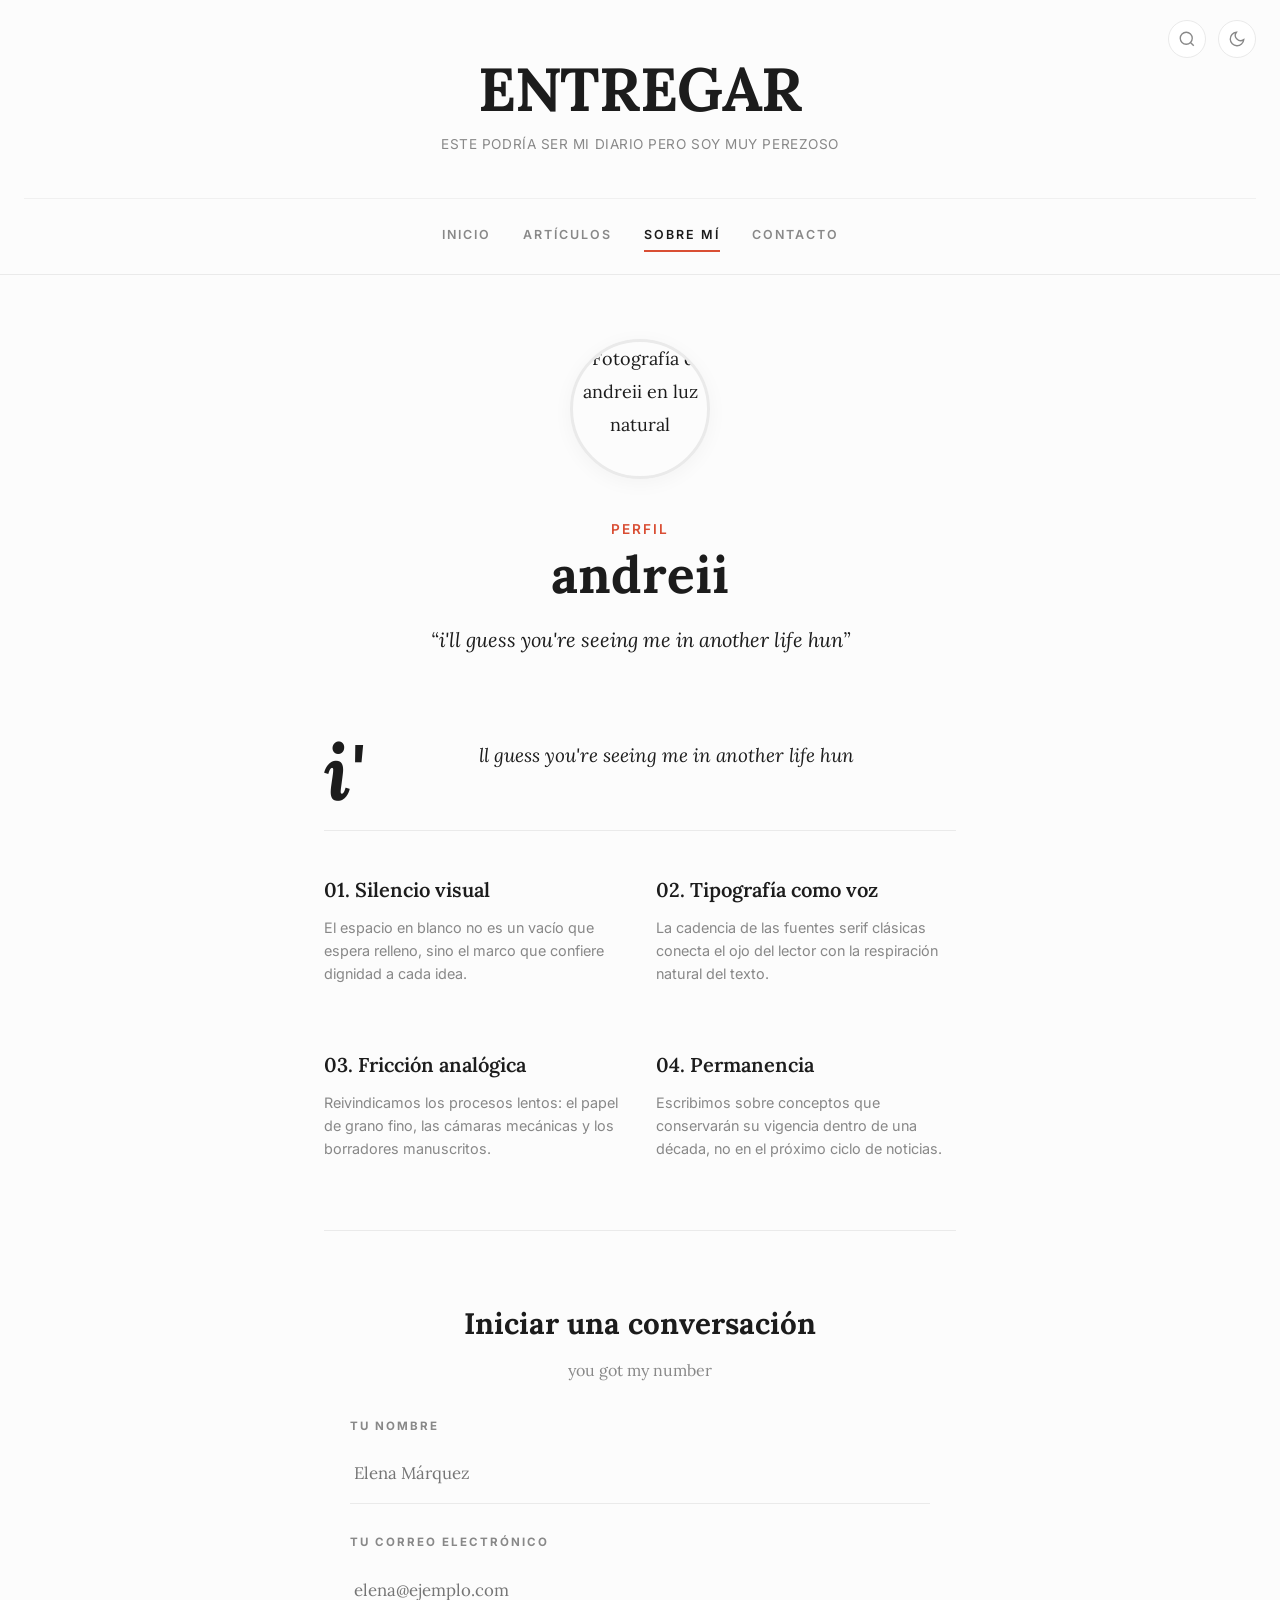
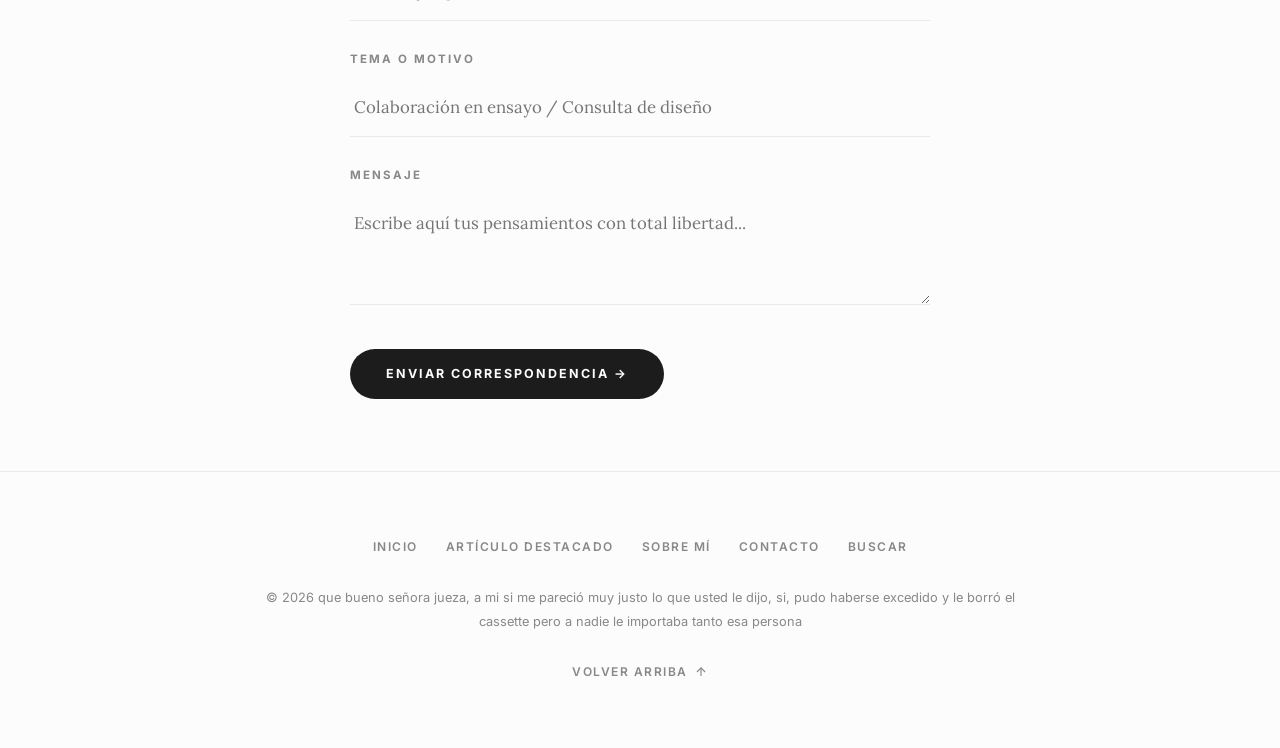
==== commit 16f56a34: "prier commit" ====
--- a/about.html
+++ b/about.html
@@ -43,9 +43,9 @@
 
       <div class="site-branding">
         <div class="site-title">
-          <a href="index.html">EDITOR</a>
+          <a href="index.html">ENTREGAR</a>
         </div>
-        <p class="site-tagline">Diario de diseño reflexivo, arquitectura y cultura pausada</p>
+        <p class="site-tagline">Este podría ser mi diario pero soy muy perezoso</p>
       </div>
 
       <nav class="site-nav" aria-label="Navegación principal">
@@ -93,7 +93,7 @@
           <section class="contact-section" id="contacto">
             <h3>Iniciar una conversación</h3>
             <p class="contact-intro">
-              Recibo con gratitud reflexiones de lectores o propuestas de colaboración.
+              you got my number
             </p>
 
             <form class="minimal-form" onsubmit="event.preventDefault(); alert('Gracias por tu mensaje. Responderé con calma en un plazo de dos a tres días laborables.'); this.reset();">
@@ -135,7 +135,7 @@
         </nav>
         
         <p class="footer-copyright">
-          © 2026 EDITOR. Publicación independiente dedicada a la estética editorial y la contemplación serena.
+          © 2026 que bueno señora jueza, a mi si me pareció muy justo lo que usted le dijo, si, pudo haberse excedido y le borró el cassette pero a nadie le importaba tanto esa persona
         </p>
 
         <a href="#top" class="footer-back-to-top">
